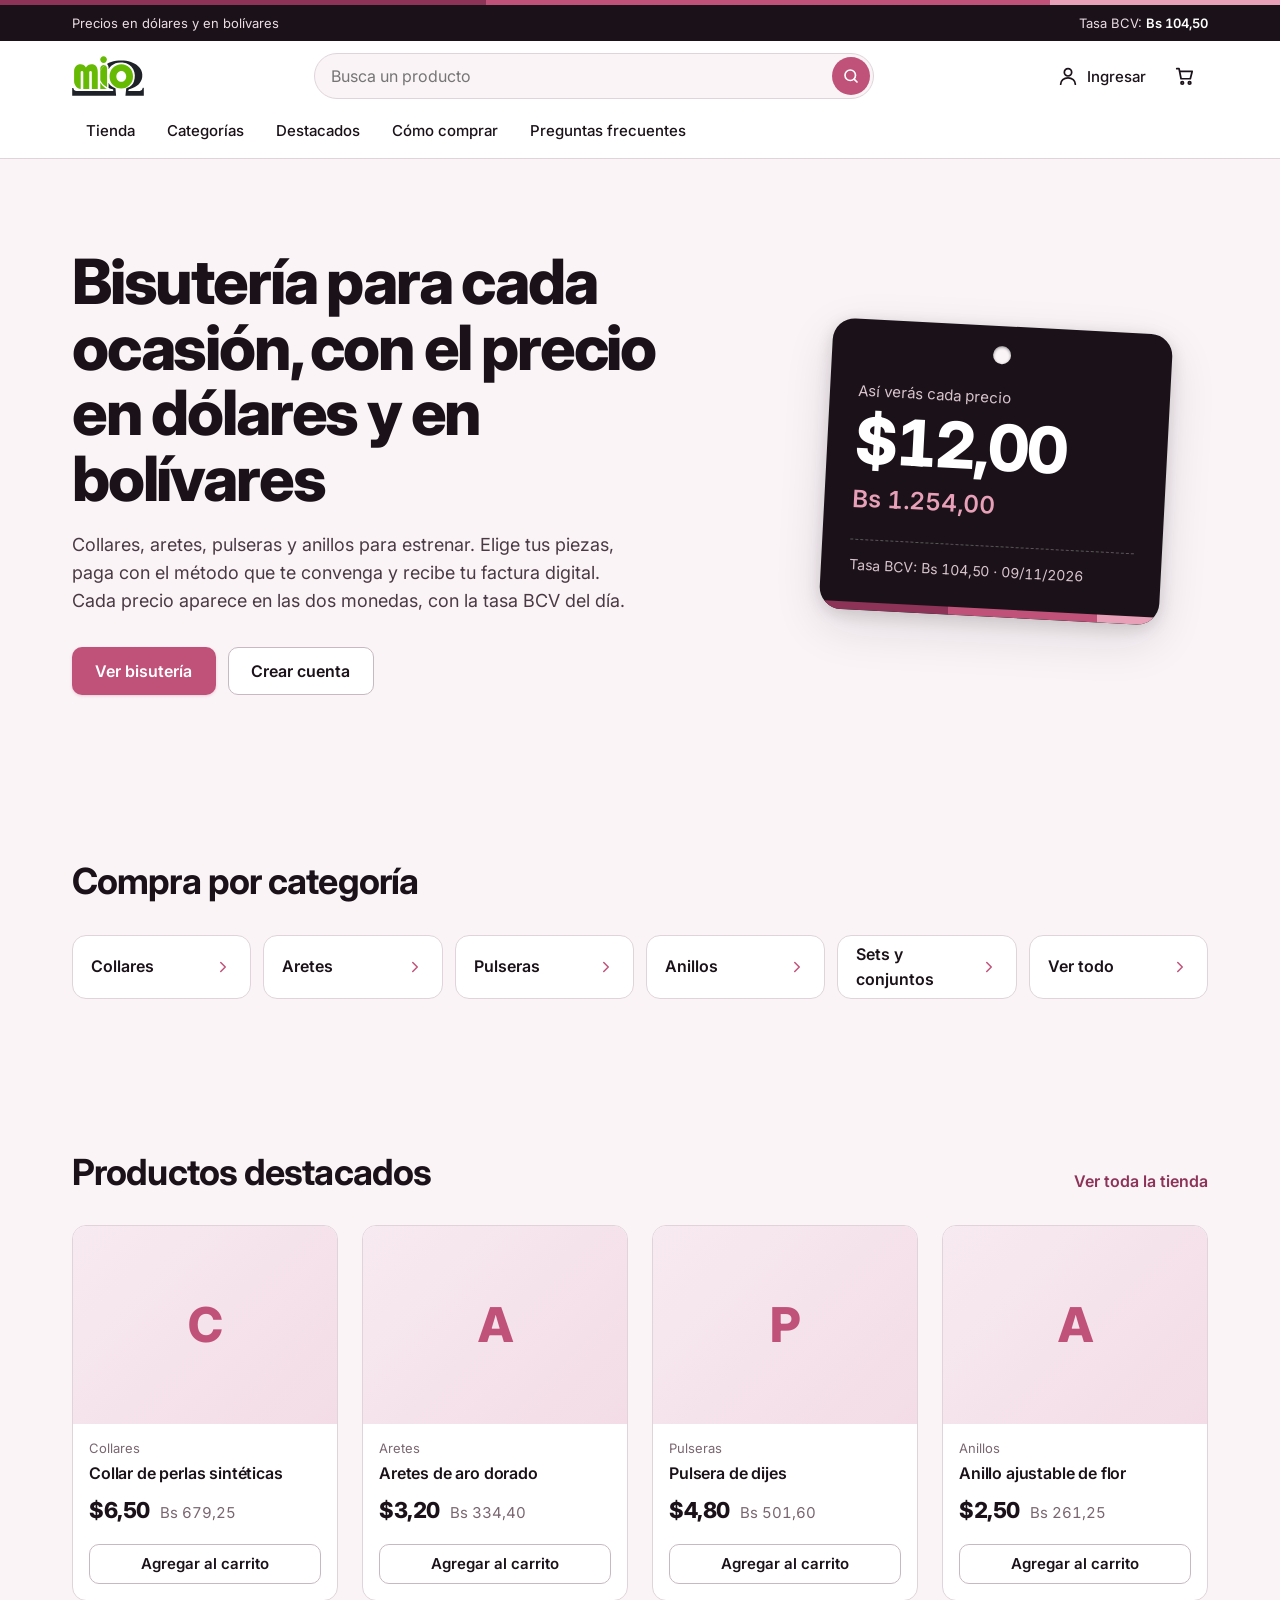
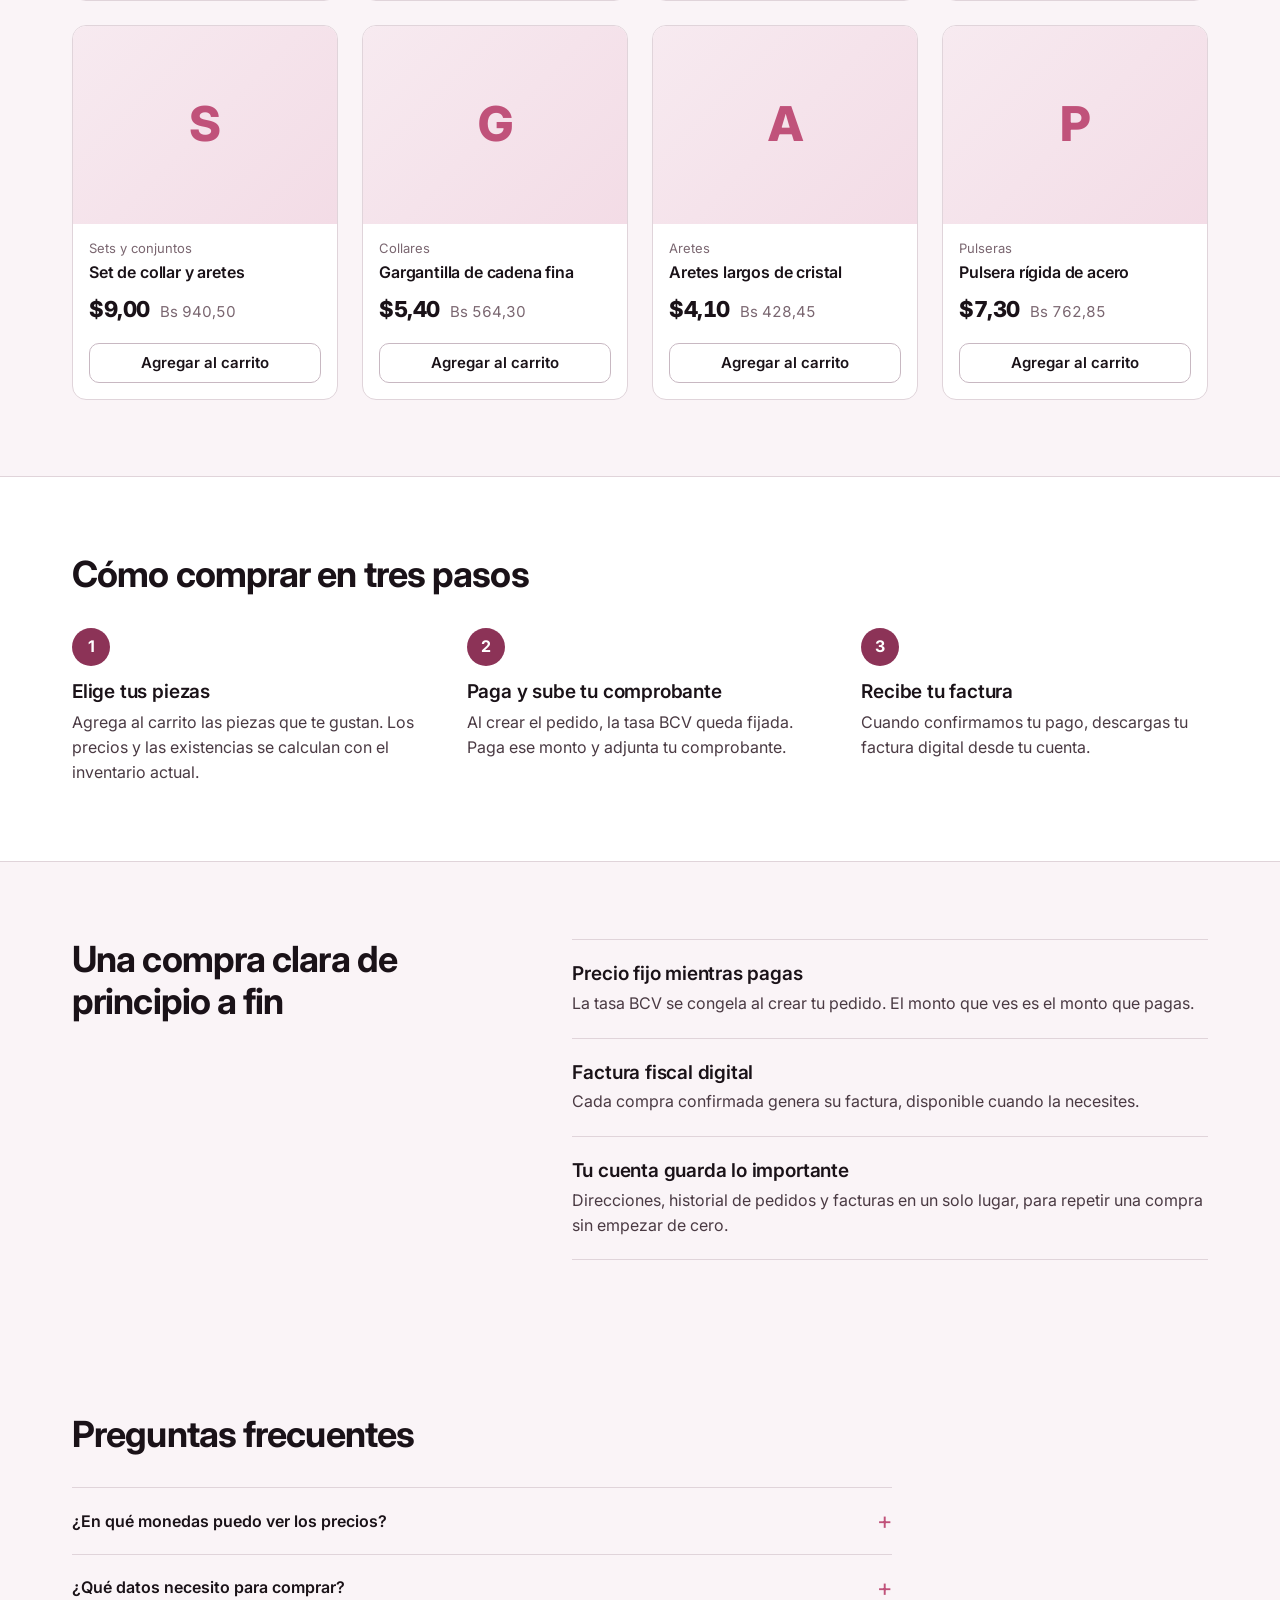
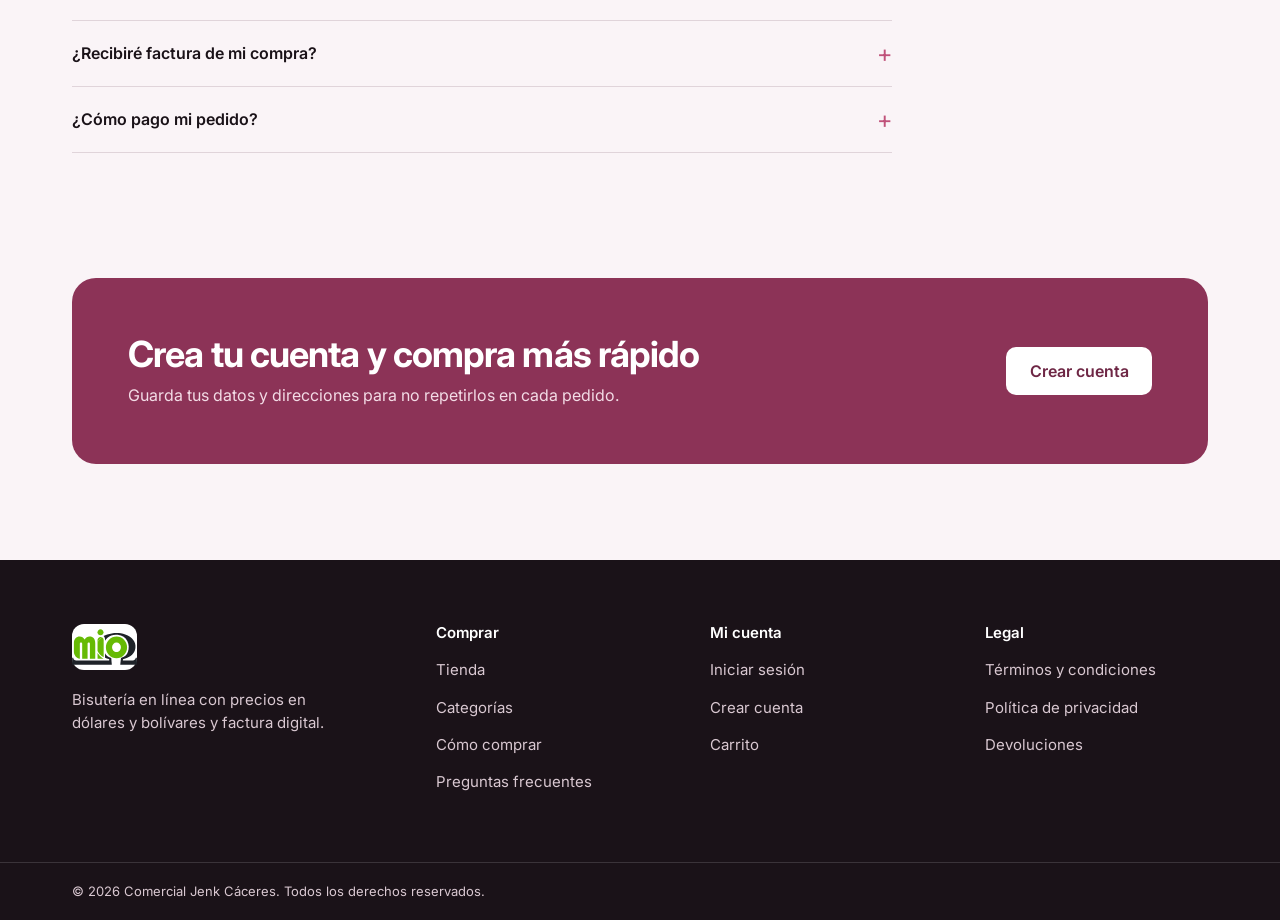
==== index.html @ d850b0f6 "Add files via upload" ====
<!doctype html>
<html lang="es-VE">
<head>
  <meta charset="utf-8">
  <meta name="viewport" content="width=device-width, initial-scale=1, viewport-fit=cover">

  <!-- SEO: reemplaza https://TU-DOMINIO.com por el dominio real en todas las páginas, robots.txt y sitemap.xml -->
  <title>Bisutería en línea en Venezuela | Comercial Jenk Cáceres</title>
  <meta name="description" content="Compra bisutería en línea: collares, aretes, pulseras y anillos con precios en dólares y bolívares a tasa BCV y factura digital. Crea tu cuenta.">
  <link rel="canonical" href="https://TU-DOMINIO.com/">
  <link rel="alternate" hreflang="es-VE" href="https://TU-DOMINIO.com/">
  <link rel="alternate" hreflang="x-default" href="https://TU-DOMINIO.com/">
  <meta name="robots" content="index, follow, max-image-preview:large">
  <meta name="theme-color" content="#c0527a">
  <meta name="color-scheme" content="light">

  <meta property="og:type" content="website">
  <meta property="og:locale" content="es_VE">
  <meta property="og:site_name" content="Comercial Jenk Cáceres">
  <meta property="og:title" content="Bisutería en línea en Venezuela | Comercial Jenk Cáceres">
  <meta property="og:description" content="Collares, aretes, pulseras y anillos con precios en dólares y bolívares a tasa BCV y factura digital.">
  <meta property="og:url" content="https://TU-DOMINIO.com/">
  <meta property="og:image" content="https://TU-DOMINIO.com/assets/img/og-cover.png">
  <meta property="og:image:width" content="1200">
  <meta property="og:image:height" content="630">
  <meta property="og:image:alt" content="Comercial Jenk Cáceres, tienda de bisutería en línea">
  <meta name="twitter:card" content="summary_large_image">
  <meta name="twitter:title" content="Bisutería en línea en Venezuela | Comercial Jenk Cáceres">
  <meta name="twitter:description" content="Collares, aretes, pulseras y anillos con precios en dólares y bolívares a tasa BCV y factura digital.">
  <meta name="twitter:image" content="https://TU-DOMINIO.com/assets/img/og-cover.png">

  <link rel="icon" href="/favicon.ico" sizes="any">
  <link rel="preconnect" href="https://fonts.googleapis.com">
  <link rel="preconnect" href="https://fonts.gstatic.com" crossorigin>
  <link rel="stylesheet" href="https://fonts.googleapis.com/css2?family=Inter:wght@400;500;600;700;800&display=swap">
  <link rel="stylesheet" href="/css/main.css">
  <link rel="stylesheet" href="/css/pages/inicio.css">

  <script type="application/ld+json">
  {
    "@context": "https://schema.org",
    "@graph": [
      {
        "@type": "Organization",
        "@id": "https://TU-DOMINIO.com/#organizacion",
        "name": "Comercial Jenk Cáceres",
        "description": "Tienda de bisutería en línea: collares, aretes, pulseras y anillos.",
        "url": "https://TU-DOMINIO.com/",
        "logo": "https://TU-DOMINIO.com/assets/img/logo.svg",
        "areaServed": "VE"
      },
      {
        "@type": "WebSite",
        "@id": "https://TU-DOMINIO.com/#sitio",
        "url": "https://TU-DOMINIO.com/",
        "name": "Comercial Jenk Cáceres",
        "inLanguage": "es-VE",
        "publisher": { "@id": "https://TU-DOMINIO.com/#organizacion" },
        "potentialAction": {
          "@type": "SearchAction",
          "target": { "@type": "EntryPoint", "urlTemplate": "https://TU-DOMINIO.com/tienda.html?q={search_term_string}" },
          "query-input": "required name=search_term_string"
        }
      },
      {
        "@type": "FAQPage",
        "mainEntity": [
          {
            "@type": "Question",
            "name": "¿En qué monedas puedo ver los precios?",
            "acceptedAnswer": { "@type": "Answer", "text": "Cada producto muestra su precio en dólares y su equivalente en bolívares según la tasa BCV vigente. Al crear tu pedido la tasa queda fijada, así el monto no cambia mientras pagas." }
          },
          {
            "@type": "Question",
            "name": "¿Qué datos necesito para comprar?",
            "acceptedAnswer": { "@type": "Answer", "text": "Para finalizar tu compra necesitamos tu nombre, tu cédula (V o E), tu correo y tu teléfono. Con esos datos identificamos tu pedido y emitimos tu factura." }
          },
          {
            "@type": "Question",
            "name": "¿Recibiré factura de mi compra?",
            "acceptedAnswer": { "@type": "Answer", "text": "Sí. Después de confirmar tu pago se emite una factura fiscal digital que podrás descargar desde el historial de pedidos de tu cuenta." }
          },
          {
            "@type": "Question",
            "name": "¿Cómo pago mi pedido?",
            "acceptedAnswer": { "@type": "Answer", "text": "Puedes pagar con transferencia manual y subir tu comprobante, por ejemplo con Pago Móvil o Zelle. Los métodos disponibles aparecen al finalizar tu pedido." }
          }
        ]
      }
    ]
  }
  </script>
</head>
<body>
  <a class="skip-link" href="#contenido">Saltar al contenido</a>
  <site-header></site-header>
  <noscript>
    <nav class="noscript-nav" aria-label="Principal">
      <a href="/tienda.html">Tienda</a>
      <a href="/cuenta/login.html">Iniciar sesión</a>
      <a href="/cuenta/registro.html">Crear cuenta</a>
    </nav>
  </noscript>

  <main id="contenido">
    <section class="hero" aria-labelledby="hero-titulo">
      <div class="contenedor hero__grid">
        <div>
          <h1 id="hero-titulo">Bisutería para cada ocasión, con el precio en dólares y en bolívares</h1>
          <p class="hero__lead">Collares, aretes, pulseras y anillos para estrenar. Elige tus piezas, paga con el método que te convenga y recibe tu factura digital. Cada precio aparece en las dos monedas, con la tasa BCV del día.</p>
          <div class="hero__acciones">
            <a class="btn btn--primario" href="/tienda.html">Ver bisutería</a>
            <a class="btn btn--secundario" href="/cuenta/registro.html">Crear cuenta</a>
          </div>
        </div>
        <aside class="etiqueta" aria-label="Ejemplo de cómo verás los precios">
          <p class="etiqueta__nombre">Así verás cada precio</p>
          <span class="etiqueta__usd num">$12,00</span>
          <span class="etiqueta__bs num" data-etiqueta-bs>Bs —</span>
          <p class="etiqueta__tasa num" data-etiqueta-tasa>La tasa BCV se fija al crear tu pedido.</p>
        </aside>
      </div>
    </section>

    <section class="seccion" id="categorias" aria-labelledby="categorias-titulo">
      <div class="contenedor">
        <div class="seccion__cabecera">
          <h2 id="categorias-titulo">Compra por categoría</h2>
        </div>
        <ul class="categorias">
          <li><a href="/tienda.html?categoria=collares">Collares <svg width="18" height="18" viewBox="0 0 24 24" fill="none" stroke="currentColor" stroke-width="2" stroke-linecap="round" stroke-linejoin="round" aria-hidden="true"><path d="m9 6 6 6-6 6"/></svg></a></li>
          <li><a href="/tienda.html?categoria=aretes">Aretes <svg width="18" height="18" viewBox="0 0 24 24" fill="none" stroke="currentColor" stroke-width="2" stroke-linecap="round" stroke-linejoin="round" aria-hidden="true"><path d="m9 6 6 6-6 6"/></svg></a></li>
          <li><a href="/tienda.html?categoria=pulseras">Pulseras <svg width="18" height="18" viewBox="0 0 24 24" fill="none" stroke="currentColor" stroke-width="2" stroke-linecap="round" stroke-linejoin="round" aria-hidden="true"><path d="m9 6 6 6-6 6"/></svg></a></li>
          <li><a href="/tienda.html?categoria=anillos">Anillos <svg width="18" height="18" viewBox="0 0 24 24" fill="none" stroke="currentColor" stroke-width="2" stroke-linecap="round" stroke-linejoin="round" aria-hidden="true"><path d="m9 6 6 6-6 6"/></svg></a></li>
          <li><a href="/tienda.html?categoria=sets">Sets y conjuntos <svg width="18" height="18" viewBox="0 0 24 24" fill="none" stroke="currentColor" stroke-width="2" stroke-linecap="round" stroke-linejoin="round" aria-hidden="true"><path d="m9 6 6 6-6 6"/></svg></a></li>
          <li><a href="/tienda.html">Ver todo <svg width="18" height="18" viewBox="0 0 24 24" fill="none" stroke="currentColor" stroke-width="2" stroke-linecap="round" stroke-linejoin="round" aria-hidden="true"><path d="m9 6 6 6-6 6"/></svg></a></li>
        </ul>
      </div>
    </section>

    <section class="seccion" id="destacados" aria-labelledby="destacados-titulo">
      <div class="contenedor">
        <div class="seccion__cabecera">
          <h2 id="destacados-titulo">Productos destacados</h2>
          <a class="enlace-flecha" href="/tienda.html">Ver toda la tienda</a>
        </div>
        <ul class="rejilla-productos" id="destacados-lista"></ul>
        <noscript><p>Activa JavaScript para ver los productos destacados, o <a href="/tienda.html">entra a la tienda</a>.</p></noscript>
      </div>
    </section>

    <section class="seccion pasos-banda" id="como-comprar" aria-labelledby="pasos-titulo">
      <div class="contenedor">
        <div class="seccion__cabecera">
          <h2 id="pasos-titulo">Cómo comprar en tres pasos</h2>
        </div>
        <ol class="pasos">
          <li>
            <h3>Elige tus piezas</h3>
            <p>Agrega al carrito las piezas que te gustan. Los precios y las existencias se calculan con el inventario actual.</p>
          </li>
          <li>
            <h3>Paga y sube tu comprobante</h3>
            <p>Al crear el pedido, la tasa BCV queda fijada. Paga ese monto y adjunta tu comprobante.</p>
          </li>
          <li>
            <h3>Recibe tu factura</h3>
            <p>Cuando confirmamos tu pago, descargas tu factura digital desde tu cuenta.</p>
          </li>
        </ol>
      </div>
    </section>

    <section class="seccion" aria-labelledby="beneficios-titulo">
      <div class="contenedor beneficios">
        <h2 id="beneficios-titulo">Una compra clara de principio a fin</h2>
        <ul class="beneficios__lista">
          <li>
            <h3>Precio fijo mientras pagas</h3>
            <p>La tasa BCV se congela al crear tu pedido. El monto que ves es el monto que pagas.</p>
          </li>
          <li>
            <h3>Factura fiscal digital</h3>
            <p>Cada compra confirmada genera su factura, disponible cuando la necesites.</p>
          </li>
          <li>
            <h3>Tu cuenta guarda lo importante</h3>
            <p>Direcciones, historial de pedidos y facturas en un solo lugar, para repetir una compra sin empezar de cero.</p>
          </li>
        </ul>
      </div>
    </section>

    <section class="seccion" id="preguntas" aria-labelledby="preguntas-titulo">
      <div class="contenedor">
        <div class="seccion__cabecera">
          <h2 id="preguntas-titulo">Preguntas frecuentes</h2>
        </div>
        <div class="faq">
          <details>
            <summary>¿En qué monedas puedo ver los precios?</summary>
            <p>Cada producto muestra su precio en dólares y su equivalente en bolívares según la tasa BCV vigente. Al crear tu pedido la tasa queda fijada, así el monto no cambia mientras pagas.</p>
          </details>
          <details>
            <summary>¿Qué datos necesito para comprar?</summary>
            <p>Para finalizar tu compra necesitamos tu nombre, tu cédula (V o E), tu correo y tu teléfono. Con esos datos identificamos tu pedido y emitimos tu factura.</p>
          </details>
          <details>
            <summary>¿Recibiré factura de mi compra?</summary>
            <p>Sí. Después de confirmar tu pago se emite una factura fiscal digital que podrás descargar desde el historial de pedidos de tu cuenta.</p>
          </details>
          <details>
            <summary>¿Cómo pago mi pedido?</summary>
            <p>Puedes pagar con transferencia manual y subir tu comprobante, por ejemplo con Pago Móvil o Zelle. Los métodos disponibles aparecen al finalizar tu pedido.</p>
          </details>
        </div>
      </div>
    </section>

    <section class="cierre" aria-labelledby="cierre-titulo">
      <div class="contenedor">
        <div class="cierre__caja">
          <div>
            <h2 id="cierre-titulo">Crea tu cuenta y compra más rápido</h2>
            <p>Guarda tus datos y direcciones para no repetirlos en cada pedido.</p>
          </div>
          <a class="btn btn--claro" href="/cuenta/registro.html">Crear cuenta</a>
        </div>
      </div>
    </section>
  </main>

  <site-footer></site-footer>

  <script type="module" src="/js/components/header.js"></script>
  <script type="module" src="/js/components/footer.js"></script>
  <script type="module" src="/js/pages/inicio.js"></script>
</body>
</html>
---- css/main.css ----
/* Importa base + componentes. Los estilos de cada pantalla viven en css/pages/ */
@import url('base/global.css');
@import url('base/tipografia.css');
@import url('base/utilidades.css');

@import url('components/boton.css');
@import url('components/formulario.css');
@import url('components/header.css');
@import url('components/footer.css');
@import url('components/product-card.css');
@import url('components/toast.css');
---- css/pages/inicio.css ----
/* Home / landing */
.seccion { padding-block: clamp(40px, 6vw, 80px); }
.seccion__cabecera { display: flex; align-items: end; justify-content: space-between; gap: 16px; flex-wrap: wrap; margin-bottom: clamp(20px, 3vw, 32px); }
.seccion__cabecera p { color: var(--muted); margin-top: 6px; }
.enlace-flecha { font-weight: 600; text-decoration: none; }
.enlace-flecha:hover { text-decoration: underline; }

/* ---------- Hero ---------- */
.hero { padding-block: clamp(40px, 7vw, 96px); }
.hero__grid { display: grid; grid-template-columns: minmax(0, 1.2fr) minmax(0, .8fr); gap: clamp(32px, 6vw, 80px); align-items: center; }
.hero__lead { margin-top: 20px; font-size: var(--fs-lg); color: #4a3a43; max-width: 52ch; }
.hero__acciones { display: flex; flex-wrap: wrap; gap: 12px; margin-top: 32px; }

/* Etiqueta de precio: el momento memorable de la página */
.etiqueta {
  position: relative;
  justify-self: center;
  width: min(100%, 340px);
  padding: 60px 28px 34px;
  color: #fff;
  background: var(--ink);
  border-radius: 22px;
  transform: rotate(3deg);
  box-shadow: var(--shadow-lg);
  overflow: hidden;
}
.etiqueta::before {
  content: "";
  position: absolute;
  top: 20px;
  left: 50%;
  width: 18px;
  height: 18px;
  margin-left: -9px;
  background: var(--bg);
  border-radius: 50%;
  box-shadow: inset 0 1px 3px rgba(0, 0, 0, .45);
}
.etiqueta::after { content: ""; position: absolute; inset: auto 0 0 0; height: 8px; background: var(--franja); }
.etiqueta__nombre { font-size: var(--fs-sm); color: #d9c3cd; }
.etiqueta__usd { display: block; margin-top: 6px; font-size: clamp(3rem, 7vw, 4rem); font-weight: 800; letter-spacing: -.035em; line-height: 1; }
.etiqueta__bs { display: block; margin-top: 8px; font-size: 1.5rem; font-weight: 600; color: var(--rose-light); }
.etiqueta__tasa { margin-top: 22px; padding-top: 14px; border-top: 1px dashed rgba(255, 255, 255, .28); font-size: .875rem; color: #d9c3cd; max-width: none; }

/* ---------- Categorías ---------- */
.categorias { list-style: none; display: grid; grid-template-columns: repeat(auto-fill, minmax(170px, 1fr)); gap: 12px; }
.categorias a {
  display: flex;
  align-items: center;
  justify-content: space-between;
  gap: 8px;
  min-height: 64px;
  padding: 0 18px;
  color: var(--ink);
  font-weight: 600;
  text-decoration: none;
  background: var(--surface);
  border: 1px solid var(--line);
  border-radius: var(--radius);
  transition: border-color .15s, background-color .15s, color .15s;
}
.categorias a:hover { border-color: var(--rose); background: var(--rose-faint); color: var(--verde-800); }
.categorias svg { flex: none; color: var(--rose); }

/* ---------- Pasos (secuencia real: se numera) ---------- */
.pasos-banda { background: var(--surface); border-block: 1px solid var(--line); }
.pasos { list-style: none; display: grid; grid-template-columns: repeat(3, 1fr); gap: clamp(20px, 4vw, 48px); counter-reset: paso; }
.pasos li { position: relative; padding-top: 52px; counter-increment: paso; }
.pasos li::before {
  content: counter(paso);
  position: absolute;
  top: 0;
  left: 0;
  width: 38px;
  height: 38px;
  display: grid;
  place-items: center;
  font-weight: 700;
  color: #fff;
  background: var(--rose-deep);
  border-radius: 50%;
}
.pasos h3 { margin-bottom: 6px; }
.pasos p { color: #4a3a43; }

/* ---------- Beneficios: lista con separadores, no tarjetas ---------- */
.beneficios { display: grid; grid-template-columns: minmax(0, .8fr) minmax(0, 1.2fr); gap: clamp(24px, 6vw, 80px); align-items: start; }
.beneficios__lista { list-style: none; }
.beneficios__lista li { padding-block: 22px; border-top: 1px solid var(--line); }
.beneficios__lista li:last-child { border-bottom: 1px solid var(--line); }
.beneficios__lista p { color: #4a3a43; margin-top: 4px; }

/* ---------- FAQ ---------- */
.faq { max-width: 820px; }
.faq details { border-top: 1px solid var(--line); }
.faq details:last-child { border-bottom: 1px solid var(--line); }
.faq summary {
  display: flex;
  align-items: center;
  justify-content: space-between;
  gap: 16px;
  min-height: 60px;
  padding-block: 14px;
  font-weight: 600;
  cursor: pointer;
  list-style: none;
}
.faq summary::-webkit-details-marker { display: none; }
.faq summary::after { content: "+"; flex: none; font-size: 1.5rem; font-weight: 400; color: var(--rose); }
.faq details[open] summary::after { content: "\2212"; }
.faq details p { padding-bottom: 20px; color: #4a3a43; }

/* ---------- Cierre ---------- */
.cierre { margin-top: clamp(24px, 4vw, 48px); }
.cierre__caja {
  display: flex;
  align-items: center;
  justify-content: space-between;
  gap: 24px;
  flex-wrap: wrap;
  padding: clamp(28px, 5vw, 56px);
  color: #fff;
  background: var(--rose-deep);
  border-radius: 24px;
}
.cierre__caja p { color: #f3dce6; margin-top: 8px; }

@media (max-width: 860px) {
  .hero__grid, .beneficios { grid-template-columns: 1fr; }
  .etiqueta { transform: rotate(2deg); max-width: 300px; }
  .pasos { grid-template-columns: 1fr; }
}
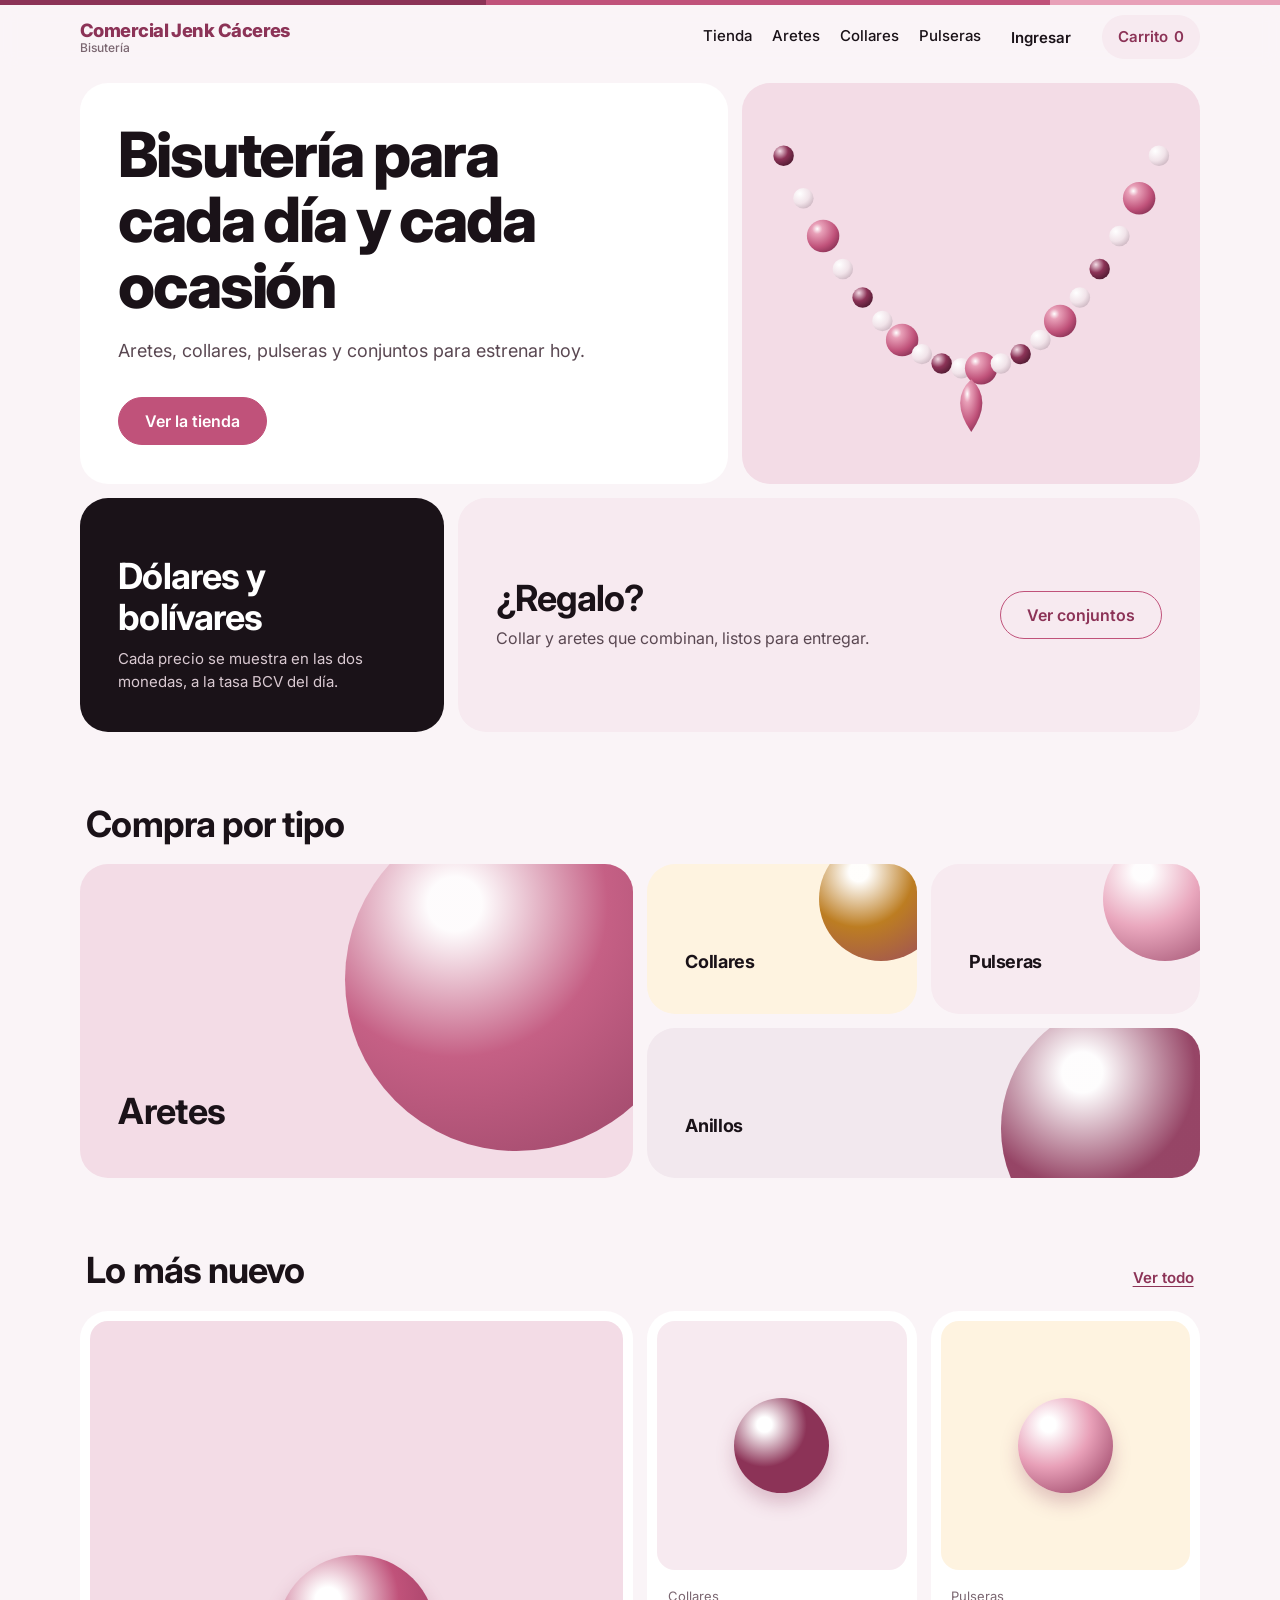
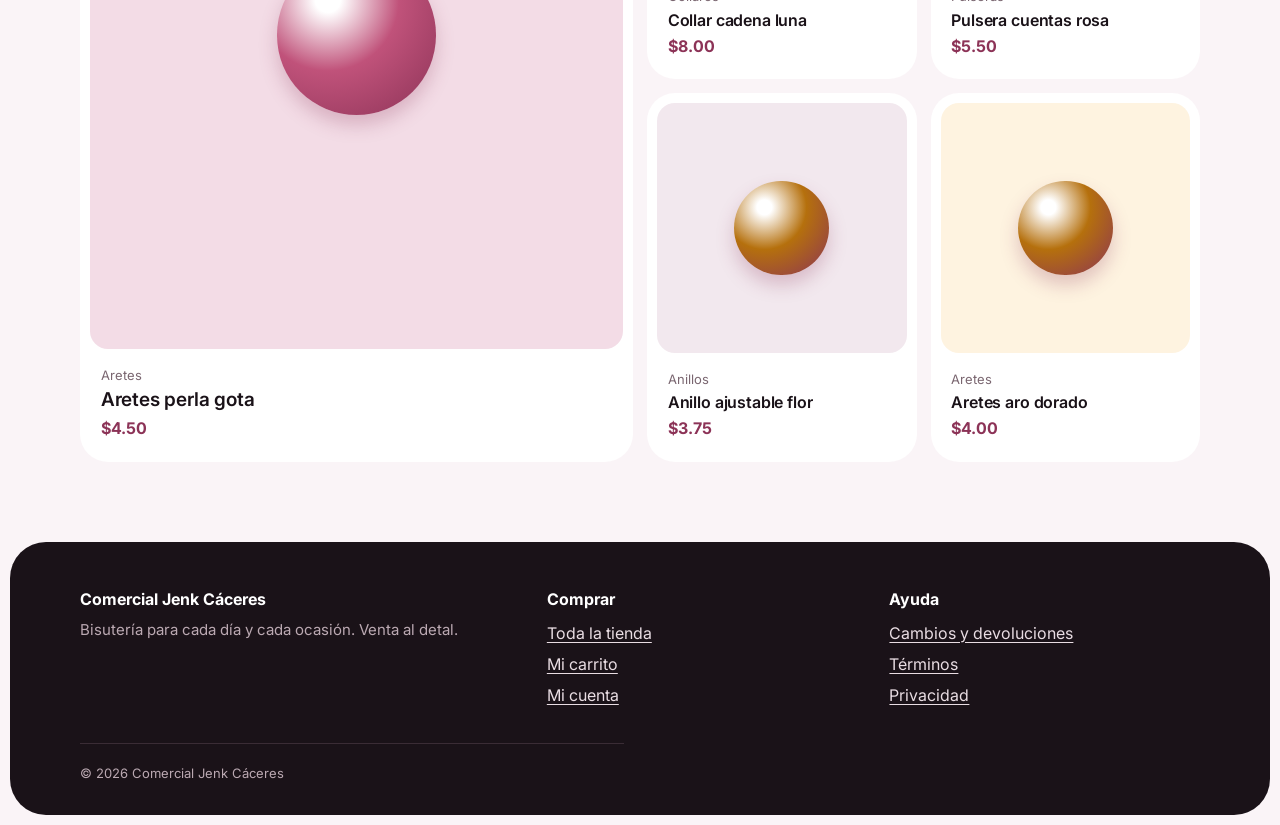
==== commit 18831c12: "Add files via upload" ====
--- a/index.html
+++ b/index.html
@@ -1,237 +1,58 @@
 <!doctype html>
-<html lang="es-VE">
+<html lang="es">
 <head>
   <meta charset="utf-8">
-  <meta name="viewport" content="width=device-width, initial-scale=1, viewport-fit=cover">
-
-  <!-- SEO: reemplaza https://TU-DOMINIO.com por el dominio real en todas las páginas, robots.txt y sitemap.xml -->
-  <title>Bisutería en línea en Venezuela | Comercial Jenk Cáceres</title>
-  <meta name="description" content="Compra bisutería en línea: collares, aretes, pulseras y anillos con precios en dólares y bolívares a tasa BCV y factura digital. Crea tu cuenta.">
-  <link rel="canonical" href="https://TU-DOMINIO.com/">
-  <link rel="alternate" hreflang="es-VE" href="https://TU-DOMINIO.com/">
-  <link rel="alternate" hreflang="x-default" href="https://TU-DOMINIO.com/">
-  <meta name="robots" content="index, follow, max-image-preview:large">
+  <meta name="viewport" content="width=device-width, initial-scale=1">
+  <title>Comercial Jenk Cáceres · Bisutería</title>
+  <meta name="description" content="Aretes, collares, pulseras y conjuntos. Precios en dólares y bolívares.">
   <meta name="theme-color" content="#c0527a">
-  <meta name="color-scheme" content="light">
-
-  <meta property="og:type" content="website">
-  <meta property="og:locale" content="es_VE">
-  <meta property="og:site_name" content="Comercial Jenk Cáceres">
-  <meta property="og:title" content="Bisutería en línea en Venezuela | Comercial Jenk Cáceres">
-  <meta property="og:description" content="Collares, aretes, pulseras y anillos con precios en dólares y bolívares a tasa BCV y factura digital.">
-  <meta property="og:url" content="https://TU-DOMINIO.com/">
-  <meta property="og:image" content="https://TU-DOMINIO.com/assets/img/og-cover.png">
-  <meta property="og:image:width" content="1200">
-  <meta property="og:image:height" content="630">
-  <meta property="og:image:alt" content="Comercial Jenk Cáceres, tienda de bisutería en línea">
-  <meta name="twitter:card" content="summary_large_image">
-  <meta name="twitter:title" content="Bisutería en línea en Venezuela | Comercial Jenk Cáceres">
-  <meta name="twitter:description" content="Collares, aretes, pulseras y anillos con precios en dólares y bolívares a tasa BCV y factura digital.">
-  <meta name="twitter:image" content="https://TU-DOMINIO.com/assets/img/og-cover.png">
-
-  <link rel="icon" href="/favicon.ico" sizes="any">
-  <link rel="preconnect" href="https://fonts.googleapis.com">
-  <link rel="preconnect" href="https://fonts.gstatic.com" crossorigin>
-  <link rel="stylesheet" href="https://fonts.googleapis.com/css2?family=Inter:wght@400;500;600;700;800&display=swap">
   <link rel="stylesheet" href="/css/main.css">
   <link rel="stylesheet" href="/css/pages/inicio.css">
-
-  <script type="application/ld+json">
-  {
-    "@context": "https://schema.org",
-    "@graph": [
-      {
-        "@type": "Organization",
-        "@id": "https://TU-DOMINIO.com/#organizacion",
-        "name": "Comercial Jenk Cáceres",
-        "description": "Tienda de bisutería en línea: collares, aretes, pulseras y anillos.",
-        "url": "https://TU-DOMINIO.com/",
-        "logo": "https://TU-DOMINIO.com/assets/img/logo.svg",
-        "areaServed": "VE"
-      },
-      {
-        "@type": "WebSite",
-        "@id": "https://TU-DOMINIO.com/#sitio",
-        "url": "https://TU-DOMINIO.com/",
-        "name": "Comercial Jenk Cáceres",
-        "inLanguage": "es-VE",
-        "publisher": { "@id": "https://TU-DOMINIO.com/#organizacion" },
-        "potentialAction": {
-          "@type": "SearchAction",
-          "target": { "@type": "EntryPoint", "urlTemplate": "https://TU-DOMINIO.com/tienda.html?q={search_term_string}" },
-          "query-input": "required name=search_term_string"
-        }
-      },
-      {
-        "@type": "FAQPage",
-        "mainEntity": [
-          {
-            "@type": "Question",
-            "name": "¿En qué monedas puedo ver los precios?",
-            "acceptedAnswer": { "@type": "Answer", "text": "Cada producto muestra su precio en dólares y su equivalente en bolívares según la tasa BCV vigente. Al crear tu pedido la tasa queda fijada, así el monto no cambia mientras pagas." }
-          },
-          {
-            "@type": "Question",
-            "name": "¿Qué datos necesito para comprar?",
-            "acceptedAnswer": { "@type": "Answer", "text": "Para finalizar tu compra necesitamos tu nombre, tu cédula (V o E), tu correo y tu teléfono. Con esos datos identificamos tu pedido y emitimos tu factura." }
-          },
-          {
-            "@type": "Question",
-            "name": "¿Recibiré factura de mi compra?",
-            "acceptedAnswer": { "@type": "Answer", "text": "Sí. Después de confirmar tu pago se emite una factura fiscal digital que podrás descargar desde el historial de pedidos de tu cuenta." }
-          },
-          {
-            "@type": "Question",
-            "name": "¿Cómo pago mi pedido?",
-            "acceptedAnswer": { "@type": "Answer", "text": "Puedes pagar con transferencia manual y subir tu comprobante, por ejemplo con Pago Móvil o Zelle. Los métodos disponibles aparecen al finalizar tu pedido." }
-          }
-        ]
-      }
-    ]
-  }
-  </script>
 </head>
 <body>
-  <a class="skip-link" href="#contenido">Saltar al contenido</a>
   <site-header></site-header>
-  <noscript>
-    <nav class="noscript-nav" aria-label="Principal">
-      <a href="/tienda.html">Tienda</a>
-      <a href="/cuenta/login.html">Iniciar sesión</a>
-      <a href="/cuenta/registro.html">Crear cuenta</a>
-    </nav>
-  </noscript>
-
-  <main id="contenido">
-    <section class="hero" aria-labelledby="hero-titulo">
-      <div class="contenedor hero__grid">
-        <div>
-          <h1 id="hero-titulo">Bisutería para cada ocasión, con el precio en dólares y en bolívares</h1>
-          <p class="hero__lead">Collares, aretes, pulseras y anillos para estrenar. Elige tus piezas, paga con el método que te convenga y recibe tu factura digital. Cada precio aparece en las dos monedas, con la tasa BCV del día.</p>
-          <div class="hero__acciones">
-            <a class="btn btn--primario" href="/tienda.html">Ver bisutería</a>
-            <a class="btn btn--secundario" href="/cuenta/registro.html">Crear cuenta</a>
-          </div>
-        </div>
-        <aside class="etiqueta" aria-label="Ejemplo de cómo verás los precios">
-          <p class="etiqueta__nombre">Así verás cada precio</p>
-          <span class="etiqueta__usd num">$12,00</span>
-          <span class="etiqueta__bs num" data-etiqueta-bs>Bs —</span>
-          <p class="etiqueta__tasa num" data-etiqueta-tasa>La tasa BCV se fija al crear tu pedido.</p>
-        </aside>
+  <main id="contenido" class="wrap">
+    <section class="bento bento-hero" aria-label="Portada">
+      <div class="tile t-main">
+        <h1>Bisutería para cada día y cada ocasión</h1>
+        <p>Aretes, collares, pulseras y conjuntos para estrenar hoy.</p>
+        <div class="acciones"><a class="btn" href="/tienda.html">Ver la tienda</a></div>
+      </div>
+      <div class="tile t-strand">
+        <svg id="strand" class="strand" viewBox="0 0 500 400" role="img" aria-label="Hilo de cuentas rosas y perlas con un dije">
+          <defs>
+            <radialGradient id="b-rose" cx=".32" cy=".28" r=".8"><stop offset="0" stop-color="#fff"/><stop offset=".2" stop-color="#e8a0b8"/><stop offset=".7" stop-color="#c0527a"/><stop offset="1" stop-color="#8c3357"/></radialGradient>
+            <radialGradient id="b-deep" cx=".32" cy=".28" r=".8"><stop offset="0" stop-color="#f3dce6"/><stop offset=".5" stop-color="#8c3357"/><stop offset="1" stop-color="#4f1a31"/></radialGradient>
+            <radialGradient id="b-pearl" cx=".32" cy=".28" r=".8"><stop offset="0" stop-color="#fff"/><stop offset=".6" stop-color="#f1e3e9"/><stop offset="1" stop-color="#cdb7c2"/></radialGradient>
+          </defs>
+        </svg>
+      </div>
+      <div class="tile t-money">
+        <h2>Dólares y bolívares</h2>
+        <p>Cada precio se muestra en las dos monedas, a la tasa BCV del día.</p>
+      </div>
+      <div class="tile t-gift">
+        <div><h2>¿Regalo?</h2><p>Collar y aretes que combinan, listos para entregar.</p></div>
+        <a class="btn btn-ghost" href="/tienda.html?cat=conjuntos">Ver conjuntos</a>
       </div>
     </section>
 
-    <section class="seccion" id="categorias" aria-labelledby="categorias-titulo">
-      <div class="contenedor">
-        <div class="seccion__cabecera">
-          <h2 id="categorias-titulo">Compra por categoría</h2>
-        </div>
-        <ul class="categorias">
-          <li><a href="/tienda.html?categoria=collares">Collares <svg width="18" height="18" viewBox="0 0 24 24" fill="none" stroke="currentColor" stroke-width="2" stroke-linecap="round" stroke-linejoin="round" aria-hidden="true"><path d="m9 6 6 6-6 6"/></svg></a></li>
-          <li><a href="/tienda.html?categoria=aretes">Aretes <svg width="18" height="18" viewBox="0 0 24 24" fill="none" stroke="currentColor" stroke-width="2" stroke-linecap="round" stroke-linejoin="round" aria-hidden="true"><path d="m9 6 6 6-6 6"/></svg></a></li>
-          <li><a href="/tienda.html?categoria=pulseras">Pulseras <svg width="18" height="18" viewBox="0 0 24 24" fill="none" stroke="currentColor" stroke-width="2" stroke-linecap="round" stroke-linejoin="round" aria-hidden="true"><path d="m9 6 6 6-6 6"/></svg></a></li>
-          <li><a href="/tienda.html?categoria=anillos">Anillos <svg width="18" height="18" viewBox="0 0 24 24" fill="none" stroke="currentColor" stroke-width="2" stroke-linecap="round" stroke-linejoin="round" aria-hidden="true"><path d="m9 6 6 6-6 6"/></svg></a></li>
-          <li><a href="/tienda.html?categoria=sets">Sets y conjuntos <svg width="18" height="18" viewBox="0 0 24 24" fill="none" stroke="currentColor" stroke-width="2" stroke-linecap="round" stroke-linejoin="round" aria-hidden="true"><path d="m9 6 6 6-6 6"/></svg></a></li>
-          <li><a href="/tienda.html">Ver todo <svg width="18" height="18" viewBox="0 0 24 24" fill="none" stroke="currentColor" stroke-width="2" stroke-linecap="round" stroke-linejoin="round" aria-hidden="true"><path d="m9 6 6 6-6 6"/></svg></a></li>
-        </ul>
+    <section class="section" aria-labelledby="t-cats">
+      <div class="section-head"><h2 id="t-cats">Compra por tipo</h2></div>
+      <div class="bento bento-cats">
+        <a class="tile cat-tile cat-wide cat-tall" style="--tone:#f3dce6;--bead:#c0527a" href="/tienda.html?cat=aretes">Aretes</a>
+        <a class="tile cat-tile" style="--tone:#fef3e0;--bead:#b5700d" href="/tienda.html?cat=collares">Collares</a>
+        <a class="tile cat-tile" style="--tone:#f7eaf0;--bead:#e8a0b8" href="/tienda.html?cat=pulseras">Pulseras</a>
+        <a class="tile cat-tile cat-wide" style="--tone:#f2e8ee;--bead:#8c3357" href="/tienda.html?cat=anillos">Anillos</a>
       </div>
     </section>
 
-    <section class="seccion" id="destacados" aria-labelledby="destacados-titulo">
-      <div class="contenedor">
-        <div class="seccion__cabecera">
-          <h2 id="destacados-titulo">Productos destacados</h2>
-          <a class="enlace-flecha" href="/tienda.html">Ver toda la tienda</a>
-        </div>
-        <ul class="rejilla-productos" id="destacados-lista"></ul>
-        <noscript><p>Activa JavaScript para ver los productos destacados, o <a href="/tienda.html">entra a la tienda</a>.</p></noscript>
-      </div>
-    </section>
-
-    <section class="seccion pasos-banda" id="como-comprar" aria-labelledby="pasos-titulo">
-      <div class="contenedor">
-        <div class="seccion__cabecera">
-          <h2 id="pasos-titulo">Cómo comprar en tres pasos</h2>
-        </div>
-        <ol class="pasos">
-          <li>
-            <h3>Elige tus piezas</h3>
-            <p>Agrega al carrito las piezas que te gustan. Los precios y las existencias se calculan con el inventario actual.</p>
-          </li>
-          <li>
-            <h3>Paga y sube tu comprobante</h3>
-            <p>Al crear el pedido, la tasa BCV queda fijada. Paga ese monto y adjunta tu comprobante.</p>
-          </li>
-          <li>
-            <h3>Recibe tu factura</h3>
-            <p>Cuando confirmamos tu pago, descargas tu factura digital desde tu cuenta.</p>
-          </li>
-        </ol>
-      </div>
-    </section>
-
-    <section class="seccion" aria-labelledby="beneficios-titulo">
-      <div class="contenedor beneficios">
-        <h2 id="beneficios-titulo">Una compra clara de principio a fin</h2>
-        <ul class="beneficios__lista">
-          <li>
-            <h3>Precio fijo mientras pagas</h3>
-            <p>La tasa BCV se congela al crear tu pedido. El monto que ves es el monto que pagas.</p>
-          </li>
-          <li>
-            <h3>Factura fiscal digital</h3>
-            <p>Cada compra confirmada genera su factura, disponible cuando la necesites.</p>
-          </li>
-          <li>
-            <h3>Tu cuenta guarda lo importante</h3>
-            <p>Direcciones, historial de pedidos y facturas en un solo lugar, para repetir una compra sin empezar de cero.</p>
-          </li>
-        </ul>
-      </div>
-    </section>
-
-    <section class="seccion" id="preguntas" aria-labelledby="preguntas-titulo">
-      <div class="contenedor">
-        <div class="seccion__cabecera">
-          <h2 id="preguntas-titulo">Preguntas frecuentes</h2>
-        </div>
-        <div class="faq">
-          <details>
-            <summary>¿En qué monedas puedo ver los precios?</summary>
-            <p>Cada producto muestra su precio en dólares y su equivalente en bolívares según la tasa BCV vigente. Al crear tu pedido la tasa queda fijada, así el monto no cambia mientras pagas.</p>
-          </details>
-          <details>
-            <summary>¿Qué datos necesito para comprar?</summary>
-            <p>Para finalizar tu compra necesitamos tu nombre, tu cédula (V o E), tu correo y tu teléfono. Con esos datos identificamos tu pedido y emitimos tu factura.</p>
-          </details>
-          <details>
-            <summary>¿Recibiré factura de mi compra?</summary>
-            <p>Sí. Después de confirmar tu pago se emite una factura fiscal digital que podrás descargar desde el historial de pedidos de tu cuenta.</p>
-          </details>
-          <details>
-            <summary>¿Cómo pago mi pedido?</summary>
-            <p>Puedes pagar con transferencia manual y subir tu comprobante, por ejemplo con Pago Móvil o Zelle. Los métodos disponibles aparecen al finalizar tu pedido.</p>
-          </details>
-        </div>
-      </div>
-    </section>
-
-    <section class="cierre" aria-labelledby="cierre-titulo">
-      <div class="contenedor">
-        <div class="cierre__caja">
-          <div>
-            <h2 id="cierre-titulo">Crea tu cuenta y compra más rápido</h2>
-            <p>Guarda tus datos y direcciones para no repetirlos en cada pedido.</p>
-          </div>
-          <a class="btn btn--claro" href="/cuenta/registro.html">Crear cuenta</a>
-        </div>
-      </div>
+    <section class="section" aria-labelledby="t-dest">
+      <div class="section-head"><h2 id="t-dest">Lo más nuevo</h2><a href="/tienda.html">Ver todo</a></div>
+      <div class="bento grid-products" id="destacados" aria-live="polite"></div>
     </section>
   </main>
-
   <site-footer></site-footer>
-
   <script type="module" src="/js/components/header.js"></script>
   <script type="module" src="/js/components/footer.js"></script>
   <script type="module" src="/js/pages/inicio.js"></script>
--- a/css/main.css
+++ b/css/main.css
@@ -1,11 +1,4 @@
-/* Importa base + componentes. Los estilos de cada pantalla viven en css/pages/ */
-@import url('base/global.css');
-@import url('base/tipografia.css');
-@import url('base/utilidades.css');
-
-@import url('components/boton.css');
-@import url('components/formulario.css');
-@import url('components/header.css');
-@import url('components/footer.css');
-@import url('components/product-card.css');
-@import url('components/toast.css');
+@import url('https://fonts.googleapis.com/css2?family=Inter:wght@400;500;600;700;800&display=swap');
+@import 'base/global.css';
+@import 'base/tipografia.css';
+@import 'components/site.css';
--- a/css/pages/inicio.css
+++ b/css/pages/inicio.css
@@ -1,132 +1,44 @@
-/* Home / landing */
-.seccion { padding-block: clamp(40px, 6vw, 80px); }
-.seccion__cabecera { display: flex; align-items: end; justify-content: space-between; gap: 16px; flex-wrap: wrap; margin-bottom: clamp(20px, 3vw, 32px); }
-.seccion__cabecera p { color: var(--muted); margin-top: 6px; }
-.enlace-flecha { font-weight: 600; text-decoration: none; }
-.enlace-flecha:hover { text-decoration: underline; }
+/* Bento: bloques de distinto tamaño sobre una misma cuadrícula */
+.bento { display: grid; gap: var(--gap); }
+.tile { border-radius: var(--tile); padding: clamp(1.4rem, 3vw, 2.4rem); position: relative; overflow: hidden; background: var(--surface); }
+.tile h2, .tile h1 { color: inherit; }
 
-/* ---------- Hero ---------- */
-.hero { padding-block: clamp(40px, 7vw, 96px); }
-.hero__grid { display: grid; grid-template-columns: minmax(0, 1.2fr) minmax(0, .8fr); gap: clamp(32px, 6vw, 80px); align-items: center; }
-.hero__lead { margin-top: 20px; font-size: var(--fs-lg); color: #4a3a43; max-width: 52ch; }
-.hero__acciones { display: flex; flex-wrap: wrap; gap: 12px; margin-top: 32px; }
+/* Bloque 1 · portada */
+.bento-hero { grid-template-columns: repeat(12, 1fr); grid-auto-rows: minmax(110px, auto); padding-top: 1.2rem; }
+.t-main { grid-column: 1 / 8; grid-row: 1 / 4; display: flex; flex-direction: column; justify-content: center; }
+.t-main h1 { max-width: 12ch; }
+.t-main p { margin: 1.2rem 0 2rem; font-size: var(--fs-lg); color: #5a4852; }
+.t-main .acciones { display: flex; gap: .8rem; flex-wrap: wrap; }
+.t-strand { grid-column: 8 / 13; grid-row: 1 / 4; background: var(--verde-tint); display: grid; place-items: center; padding: 1rem; }
+.strand { width: 100%; height: auto; }
+.t-money { grid-column: 1 / 5; grid-row: 4 / 6; background: var(--ink); color: #fff; display: flex; flex-direction: column; justify-content: flex-end; }
+.t-money p { color: #d9c9d1; margin-top: .5rem; font-size: var(--fs-sm); }
+.t-gift { grid-column: 5 / 13; grid-row: 4 / 6; background: var(--rose-faint); display: flex; align-items: center; justify-content: space-between; gap: 1.5rem; flex-wrap: wrap; }
+.t-gift p { margin-top: .4rem; color: #5a4852; }
 
-/* Etiqueta de precio: el momento memorable de la página */
-.etiqueta {
-  position: relative;
-  justify-self: center;
-  width: min(100%, 340px);
-  padding: 60px 28px 34px;
-  color: #fff;
-  background: var(--ink);
-  border-radius: 22px;
-  transform: rotate(3deg);
-  box-shadow: var(--shadow-lg);
-  overflow: hidden;
+/* Secciones */
+.section { padding-top: 4.5rem; }
+.section-head { display: flex; align-items: baseline; justify-content: space-between; gap: 1rem; margin-bottom: 1.2rem; padding-inline: .4rem; }
+.section-head a { font-weight: 600; font-size: var(--fs-sm); }
+
+/* Bloque 2 · categorías */
+.bento-cats { grid-template-columns: repeat(4, 1fr); grid-auto-rows: 150px; }
+.cat-tile { display: flex; align-items: flex-end; background: var(--tone); color: var(--ink); text-decoration: none; font-weight: 700; font-size: var(--fs-lg); letter-spacing: -.02em; transition: background-color .2s; }
+.cat-tile::after { content: ""; position: absolute; top: -18%; right: -10%; width: 46%; aspect-ratio: 1; border-radius: 50%; background: radial-gradient(circle at 32% 28%, #fff 0 8%, var(--bead) 45%, var(--rose-deep) 100%); opacity: .9; }
+.cat-tile:hover { color: var(--ink); background: var(--rose-light); }
+.cat-wide { grid-column: span 2; }
+.cat-tall { grid-row: span 2; font-size: var(--fs-h2); }
+.cat-tall::after { width: 62%; }
+
+/* Bloque 3 · productos */
+.grid-products { grid-template-columns: repeat(4, 1fr); grid-auto-rows: auto; }
+.grid-products .big { grid-column: span 2; grid-row: span 2; }
+
+@media (max-width: 900px) {
+  .bento-hero { grid-template-columns: 1fr; }
+  .t-main, .t-strand, .t-money, .t-gift { grid-column: 1; grid-row: auto; }
+  .t-strand { order: -1; }
+  .t-money { min-height: 170px; }
+  .bento-cats, .grid-products { grid-template-columns: repeat(2, 1fr); }
+  .cat-tall { grid-row: auto; font-size: var(--fs-lg); }
 }
-.etiqueta::before {
-  content: "";
-  position: absolute;
-  top: 20px;
-  left: 50%;
-  width: 18px;
-  height: 18px;
-  margin-left: -9px;
-  background: var(--bg);
-  border-radius: 50%;
-  box-shadow: inset 0 1px 3px rgba(0, 0, 0, .45);
-}
-.etiqueta::after { content: ""; position: absolute; inset: auto 0 0 0; height: 8px; background: var(--franja); }
-.etiqueta__nombre { font-size: var(--fs-sm); color: #d9c3cd; }
-.etiqueta__usd { display: block; margin-top: 6px; font-size: clamp(3rem, 7vw, 4rem); font-weight: 800; letter-spacing: -.035em; line-height: 1; }
-.etiqueta__bs { display: block; margin-top: 8px; font-size: 1.5rem; font-weight: 600; color: var(--rose-light); }
-.etiqueta__tasa { margin-top: 22px; padding-top: 14px; border-top: 1px dashed rgba(255, 255, 255, .28); font-size: .875rem; color: #d9c3cd; max-width: none; }
-
-/* ---------- Categorías ---------- */
-.categorias { list-style: none; display: grid; grid-template-columns: repeat(auto-fill, minmax(170px, 1fr)); gap: 12px; }
-.categorias a {
-  display: flex;
-  align-items: center;
-  justify-content: space-between;
-  gap: 8px;
-  min-height: 64px;
-  padding: 0 18px;
-  color: var(--ink);
-  font-weight: 600;
-  text-decoration: none;
-  background: var(--surface);
-  border: 1px solid var(--line);
-  border-radius: var(--radius);
-  transition: border-color .15s, background-color .15s, color .15s;
-}
-.categorias a:hover { border-color: var(--rose); background: var(--rose-faint); color: var(--verde-800); }
-.categorias svg { flex: none; color: var(--rose); }
-
-/* ---------- Pasos (secuencia real: se numera) ---------- */
-.pasos-banda { background: var(--surface); border-block: 1px solid var(--line); }
-.pasos { list-style: none; display: grid; grid-template-columns: repeat(3, 1fr); gap: clamp(20px, 4vw, 48px); counter-reset: paso; }
-.pasos li { position: relative; padding-top: 52px; counter-increment: paso; }
-.pasos li::before {
-  content: counter(paso);
-  position: absolute;
-  top: 0;
-  left: 0;
-  width: 38px;
-  height: 38px;
-  display: grid;
-  place-items: center;
-  font-weight: 700;
-  color: #fff;
-  background: var(--rose-deep);
-  border-radius: 50%;
-}
-.pasos h3 { margin-bottom: 6px; }
-.pasos p { color: #4a3a43; }
-
-/* ---------- Beneficios: lista con separadores, no tarjetas ---------- */
-.beneficios { display: grid; grid-template-columns: minmax(0, .8fr) minmax(0, 1.2fr); gap: clamp(24px, 6vw, 80px); align-items: start; }
-.beneficios__lista { list-style: none; }
-.beneficios__lista li { padding-block: 22px; border-top: 1px solid var(--line); }
-.beneficios__lista li:last-child { border-bottom: 1px solid var(--line); }
-.beneficios__lista p { color: #4a3a43; margin-top: 4px; }
-
-/* ---------- FAQ ---------- */
-.faq { max-width: 820px; }
-.faq details { border-top: 1px solid var(--line); }
-.faq details:last-child { border-bottom: 1px solid var(--line); }
-.faq summary {
-  display: flex;
-  align-items: center;
-  justify-content: space-between;
-  gap: 16px;
-  min-height: 60px;
-  padding-block: 14px;
-  font-weight: 600;
-  cursor: pointer;
-  list-style: none;
-}
-.faq summary::-webkit-details-marker { display: none; }
-.faq summary::after { content: "+"; flex: none; font-size: 1.5rem; font-weight: 400; color: var(--rose); }
-.faq details[open] summary::after { content: "\2212"; }
-.faq details p { padding-bottom: 20px; color: #4a3a43; }
-
-/* ---------- Cierre ---------- */
-.cierre { margin-top: clamp(24px, 4vw, 48px); }
-.cierre__caja {
-  display: flex;
-  align-items: center;
-  justify-content: space-between;
-  gap: 24px;
-  flex-wrap: wrap;
-  padding: clamp(28px, 5vw, 56px);
-  color: #fff;
-  background: var(--rose-deep);
-  border-radius: 24px;
-}
-.cierre__caja p { color: #f3dce6; margin-top: 8px; }
-
-@media (max-width: 860px) {
-  .hero__grid, .beneficios { grid-template-columns: 1fr; }
-  .etiqueta { transform: rotate(2deg); max-width: 300px; }
-  .pasos { grid-template-columns: 1fr; }
-}
